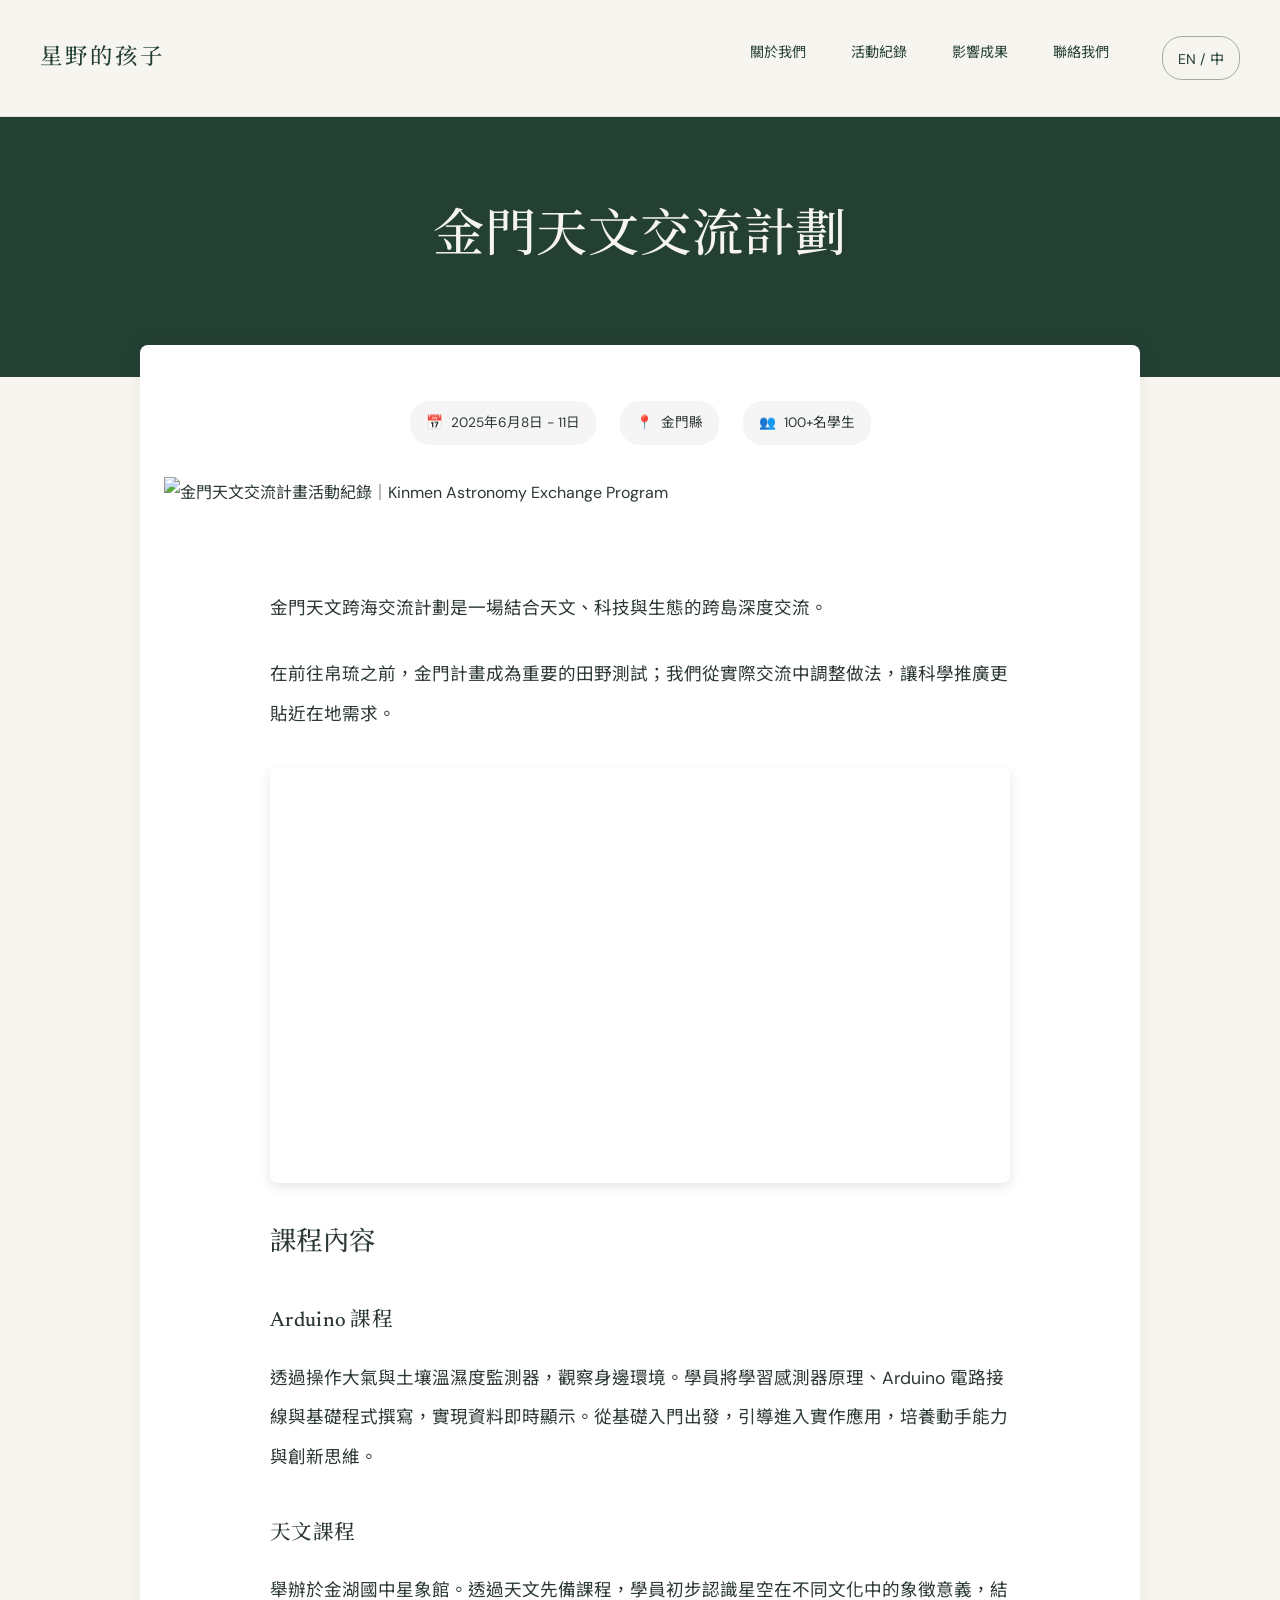
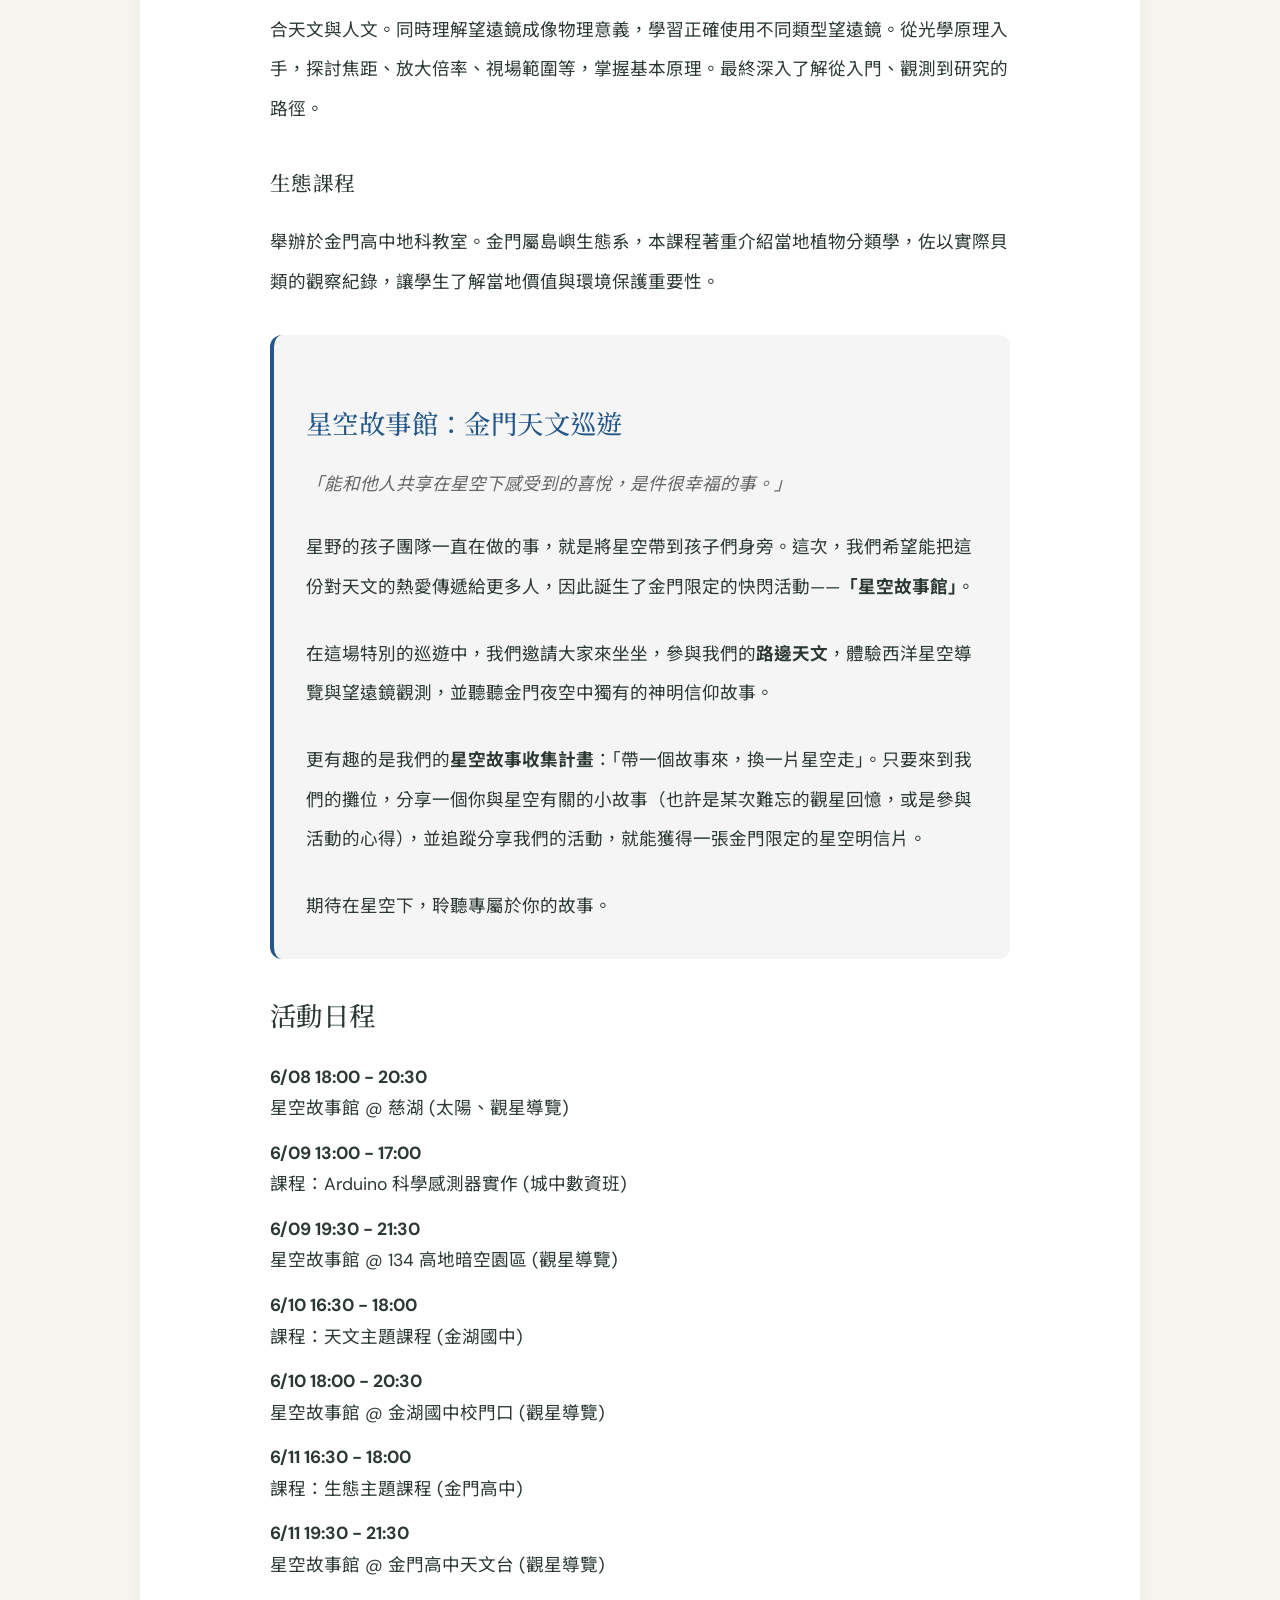
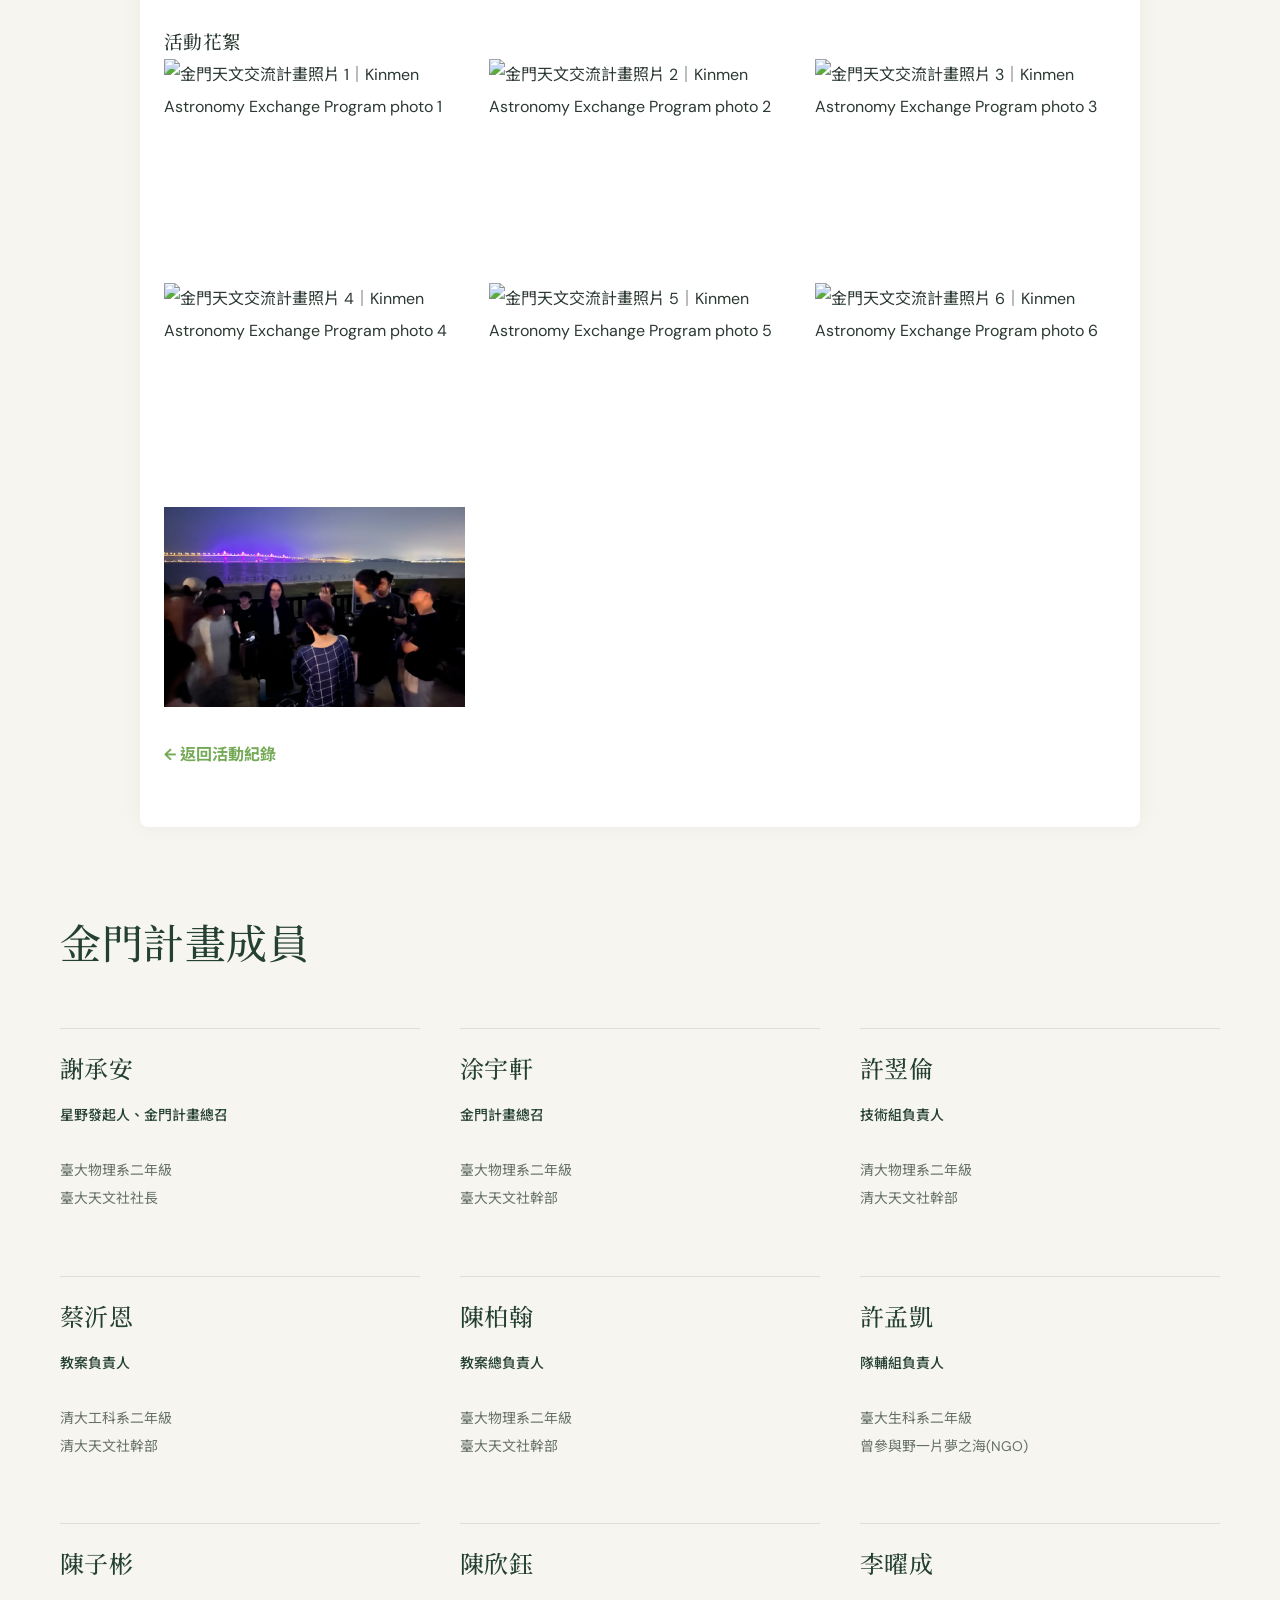
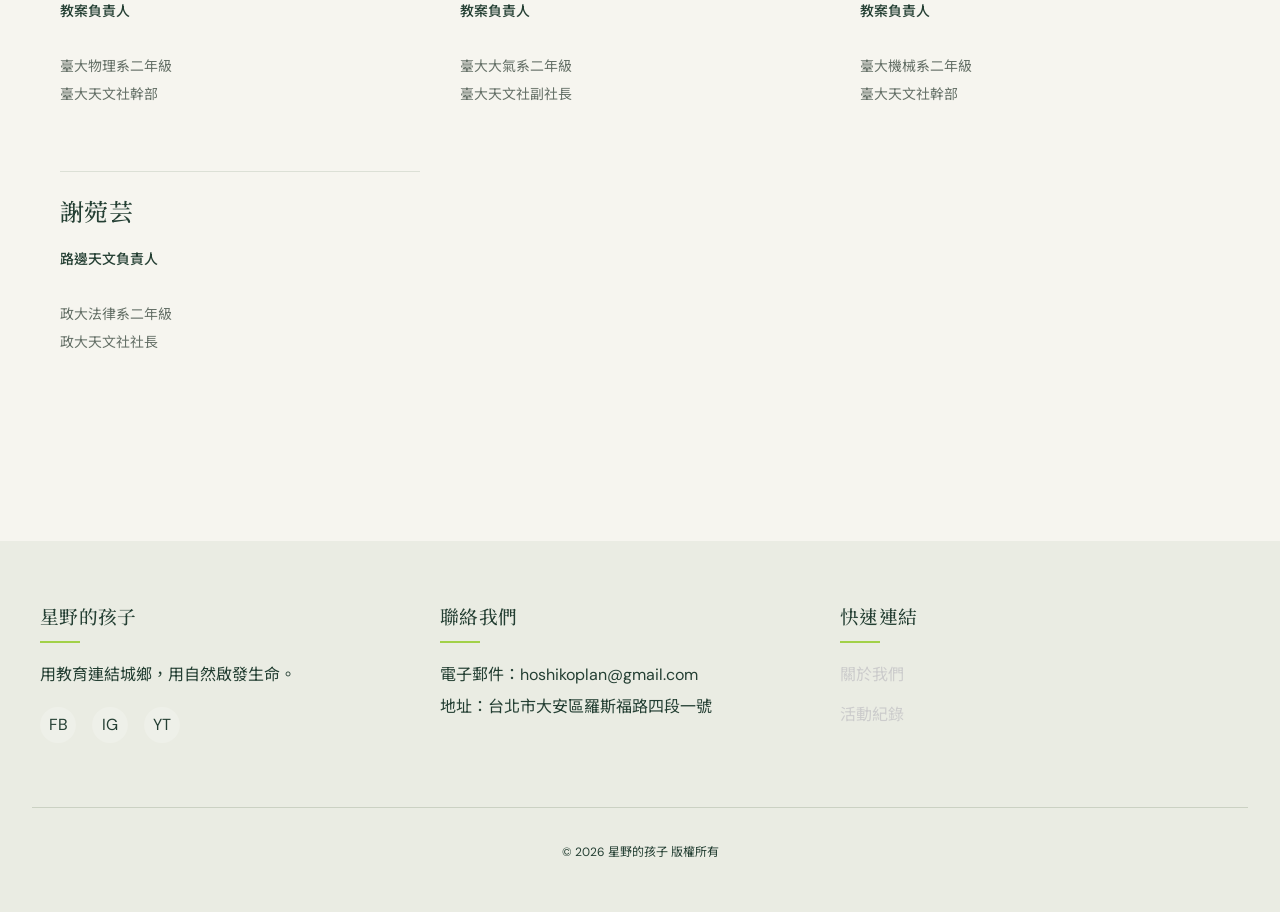
==== activity-kinmen.html @ dc6cd5de "0920 update for style and palau" ====
<!DOCTYPE html>
<html lang="zh-Hant-TW">

<head>
    <meta charset="UTF-8">
    <meta name="viewport" content="width=device-width, initial-scale=1.0">
    <title>金門天文交流計劃｜星野的孩子 Hoshiko</title>
    <meta name="description"
        content="回顧星野的孩子 2025 年金門天文交流計畫：結合天文、科技與生態，並在前往帛琉前透過田野實作，持續調整貼近在地需求的科學推廣。">
    <link rel="icon" href="images/hoshiko.ico">
    <style>
        /* 基本樣式設置 */
        :root {
            --primary-color: #3f8914b9;
            --secondary-color: #a2d148;
            --accent-color: #235789;
            --text-color: #333;
            --light-bg: #f5f5f5;
        }

        * {
            margin: 0;
            padding: 0;
            box-sizing: border-box;
            font-family: "微軟正黑體", "Noto Sans TC", sans-serif;
        }

        body {
            color: var(--text-color);
            line-height: 1.6;
        }

        a {
            text-decoration: none;
            color: var(--accent-color);
        }

        /* 頁首樣式 */
        header {
            background-color: var(--primary-color);
            color: white;
            padding: 1rem;
            position: sticky;
            top: 0;
            z-index: 100;
        }

        nav {
            display: flex;
            justify-content: space-between;
            align-items: center;
            max-width: 1200px;
            margin: 0 auto;
        }

        .logo a { color: white; }

        .logo {
            font-size: 1.5rem;
            font-weight: bold;
        }

        .nav-links {
            display: flex;
            list-style: none;
        }

        .nav-links li {
            margin-left: 1.5rem;
        }

        .nav-links a {
            color: white;
            font-weight: 500;
            padding: 0.5rem;
            transition: all 0.3s ease;
        }

        .nav-links a:hover {
            background-color: rgba(255, 255, 255, 0.2);
            border-radius: 4px;
        }

        /* 頁尾樣式 */
        footer {
            background-color: #333;
            color: white;
            padding: 3rem 2rem;
            margin-top: 4rem;
        }

        .footer-content {
            max-width: 1200px;
            margin: 0 auto;
            display: flex;
            flex-wrap: wrap;
            justify-content: space-between;
        }

        .footer-column {
            flex: 1;
            min-width: 250px;
            margin-bottom: 2rem;
        }

        .footer-column h3 {
            margin-bottom: 1rem;
            position: relative;
            padding-bottom: 0.5rem;
        }

        .footer-column h3::after {
            content: '';
            position: absolute;
            bottom: 0;
            left: 0;
            width: 40px;
            height: 2px;
            background-color: var(--secondary-color);
        }

        .footer-column ul {
            list-style: none;
        }

        .footer-column li {
            margin-bottom: 0.5rem;
        }

        .footer-column a {
            color: #ccc;
            transition: color 0.3s ease;
        }

        .footer-column a:hover {
            color: white;
        }

        .social-links {
            display: flex;
            gap: 1rem;
            margin-top: 1rem;
        }

        .social-links a {
            display: inline-block;
            width: 36px;
            height: 36px;
            background-color: rgba(255, 255, 255, 0.2);
            border-radius: 50%;
            display: flex;
            align-items: center;
            justify-content: center;
            transition: background-color 0.3s ease;
        }

        .social-links a:hover {
            background-color: var(--secondary-color);
        }

        .copyright {
            text-align: center;
            padding-top: 2rem;
            margin-top: 2rem;
            border-top: 1px solid rgba(255, 255, 255, 0.1);
        }

        /* Language Toggle utilities */
        .lang-en {
            display: none;
        }

        body.english-mode .lang-zh {
            display: none;
        }

        body.english-mode .lang-en {
            display: inline-block;
        }

        /* Toggle Button Style */
        .lang-toggle {
            background: transparent;
            border: 1px solid white;
            color: white;
            padding: 0.2rem 0.8rem;
            border-radius: 20px;
            cursor: pointer;
            font-size: 0.9rem;
            transition: all 0.3s ease;
            margin-left: 1rem;
            font-family: inherit;
        }

        .lang-toggle:hover {
            background: rgba(255, 255, 255, 0.2);
        }

        /* Activity Detail Page Styles */
        .activity-header {
            background-color: var(--primary-color);
            color: white;
            padding: 4rem 2rem;
            text-align: center;
        }

        .activity-header h1 {
            font-size: 2.5rem;
            margin-bottom: 1rem;
        }

        .activity-container {
            max-width: 1000px;
            margin: 0 auto;
            padding: 2rem;
            background-color: white;
            box-shadow: 0 0 20px rgba(0, 0, 0, 0.05);
            margin-top: -2rem;
            border-radius: 8px;
            position: relative;
        }

        .activity-info {
            display: flex;
            justify-content: center;
            gap: 2rem;
            margin-bottom: 2rem;
            flex-wrap: wrap;
        }

        .info-item {
            display: flex;
            align-items: center;
            gap: 0.5rem;
            background: var(--light-bg);
            padding: 0.5rem 1rem;
            border-radius: 20px;
        }

        .main-image {
            width: 100%;
            height: auto;
            max-height: 500px;
            object-fit: cover;
            border-radius: 8px;
            margin-bottom: 2rem;
        }

        .activity-content {
            line-height: 1.8;
            font-size: 1.1rem;
            margin-bottom: 3rem;
        }

        .activity-content p {
            margin-bottom: 1.5rem;
        }

        .activity-content ul {
            margin-bottom: 1.5rem;
            padding-left: 1.5em;
        }

        .activity-content li {
            margin-bottom: 0.5rem;
        }

        .gallery {
            display: grid;
            grid-template-columns: repeat(auto-fill, minmax(250px, 1fr));
            gap: 1.5rem;
        }

        .gallery img {
            width: 100%;
            height: 200px;
            object-fit: cover;
            border-radius: 8px;
            transition: transform 0.3s ease;
        }

        .gallery img:hover {
            transform: scale(1.05);
        }

        .back-btn {
            display: inline-block;
            margin-top: 2rem;
            color: var(--primary-color);
            font-weight: bold;
        }

        .back-btn:hover {
            text-decoration: underline;
        }

        /* 漢堡選單按鈕 */
        .menu-toggle {
            display: none;
            flex-direction: column;
            justify-content: space-between;
            width: 30px;
            height: 20px;
            cursor: pointer;
            background: transparent;
            border: 0;
            padding: 0;
        }

        .menu-toggle span {
            height: 3px;
            width: 100%;
            background-color: white;
            border-radius: 3px;
            transition: all 0.3s ease;
        }

        @media (max-width: 768px) {
            .menu-toggle {
                display: flex;
            }

            .nav-links {
                position: fixed;
                top: 70px;
                left: 0;
                width: 100%;
                flex-direction: column;
                background-color: var(--primary-color);
                align-items: center;
                height: 0;
                overflow: hidden;
                transition: height 0.3s ease;
                z-index: 999;
            }

            .nav-links.active {
                height: auto;
                max-height: calc(100vh - 70px);
                overflow-y: auto;
                padding: 1rem 0;
            }

            .nav-links li {
                margin: 1rem 0;
            }

            body.menu-open {
                overflow: hidden;
            }

            .menu-toggle.active span:nth-child(1) {
                transform: translateY(8px) rotate(45deg);
            }

            .menu-toggle.active span:nth-child(2) {
                opacity: 0;
            }

            .menu-toggle.active span:nth-child(3) {
                transform: translateY(-8px) rotate(-45deg);
            }
        }
    </style>
<link rel="preconnect" href="https://fonts.googleapis.com">
<link rel="preconnect" href="https://fonts.gstatic.com" crossorigin>
<link href="https://fonts.googleapis.com/css2?family=DM+Sans:wght@400;500;600;700&amp;family=Newsreader:opsz,wght@6..72,400;6..72,500&amp;family=Noto+Sans+TC:wght@400;500;600&amp;family=Noto+Serif+TC:wght@400;500;600&amp;display=swap" rel="stylesheet">
<link rel="stylesheet" href="styles.css?v=20260920-4">
</head>

<body>
    <!-- 頁首區域 -->
    <header>
        <nav>
            <div class="logo"><a href="index.html#"><span class="lang-zh">星野的孩子</span><span class="lang-en">Hoshiko</span></a></div>
            <button class="menu-toggle" type="button" aria-label="Open navigation" aria-expanded="false" aria-controls="site-menu">
                <span></span><span></span><span></span>
            </button>
            <ul class="nav-links" id="site-menu">
                <li><a href="index.html#about"><span class="lang-zh">關於我們</span><span class="lang-en">About</span></a></li>
                <li><a href="index.html#projects"><span class="lang-zh">活動紀錄</span><span class="lang-en">Our Journey</span></a></li>

                <li><a href="index.html#impact"><span class="lang-zh">影響成果</span><span class="lang-en">Impact</span></a></li>
                <li><a href="index.html#contact"><span class="lang-zh">聯絡我們</span><span class="lang-en">Contact</span></a></li>
                <li><button class="lang-toggle" id="langToggle" type="button" aria-label="Switch language">EN / 中</button></li>
            </ul>
        </nav>
    </header>

    <!-- 活動詳情內容 -->
    <section class="activity-header">
        <h1>
            <span class="lang-zh">金門天文交流計劃</span>
            <span class="lang-en">Kinmen Astronomy Exchange Program</span>
        </h1>
    </section>

    <div class="activity-container">
        <div class="activity-info">
            <div class="info-item">
                <span>📅</span>
                <span class="lang-zh">2025年6月8日 - 11日</span>
                <span class="lang-en">June 8 - 11, 2025</span>
            </div>
            <div class="info-item">
                <span>📍</span>
                <span class="lang-zh">金門縣</span>
                <span class="lang-en">Kinmen County</span>
            </div>
            <div class="info-item">
                <span>👥</span>
                <span class="lang-zh">100+名學生</span>
                <span class="lang-en">100+ Students</span>
            </div>
        </div>

        <img src="images/kinmen/IMG_2162.JPG" alt="金門天文交流計畫活動紀錄｜Kinmen Astronomy Exchange Program" class="main-image">


        <div class="activity-content">
            <p>
                <span class="lang-zh">金門天文跨海交流計劃是一場結合天文、科技與生態的跨島深度交流。</span>
                <span class="lang-en">Our Kinmen Project has been realized! This is a deep cross-island exchange
                    combining astronomy, technology, and ecology.</span>
            </p>

            <p>
                <span class="lang-zh">在前往帛琉之前，金門計畫成為重要的田野測試；我們從實際交流中調整做法，讓科學推廣更貼近在地需求。</span>
                <span class="lang-en">Before bringing the project to Palau, Kinmen became an important field test. What we learned there helped us refine science outreach to better fit local needs.</span>
            </p>

            <!-- Video Section -->
            <div class="video-container"
                style="margin: 2rem 0; position: relative; padding-bottom: 56.25%; height: 0; overflow: hidden; border-radius: 8px; box-shadow: 0 4px 12px rgba(0,0,0,0.1);">
                <iframe style="position: absolute; top: 0; left: 0; width: 100%; height: 100%;"
                    src="https://www.youtube.com/embed/v4mphYm0bo8" title="Kinmen Project Video" frameborder="0"
                    allow="accelerometer; autoplay; clipboard-write; encrypted-media; gyroscope; picture-in-picture"
                    allowfullscreen></iframe>
            </div>

            <!-- Curriculum Section -->
            <div class="section-block" style="margin-bottom: 2rem;">
                <h2><span class="lang-zh">課程內容</span><span class="lang-en">Curriculum</span></h2>
                <div class="course-item" style="margin-bottom: 1.5rem;">
                    <h3><span class="lang-zh">Arduino 課程</span><span class="lang-en">Arduino Course</span></h3>
                    <p>
                        <span class="lang-zh">透過操作大氣與土壤溫濕度監測器，觀察身邊環境。學員將學習感測器原理、Arduino
                            電路接線與基礎程式撰寫，實現資料即時顯示。從基礎入門出發，引導進入實作應用，培養動手能力與創新思維。</span>
                        <span class="lang-en">Through operating atmospheric and soil temperature/humidity monitors,
                            students observe their environment. They learn sensor principles, Arduino circuit wiring,
                            and basic coding to realize real-time data display. Starting from basics
                            to practical application, fostering hands-on ability and innovative thinking.</span>
                    </p>
                </div>
                <div class="course-item" style="margin-bottom: 1.5rem;">
                    <h3><span class="lang-zh">天文課程</span><span class="lang-en">Astronomy Course</span></h3>
                    <p>
                        <span
                            class="lang-zh">舉辦於金湖國中星象館。透過天文先備課程，學員初步認識星空在不同文化中的象徵意義，結合天文與人文。同時理解望遠鏡成像物理意義，學習正確使用不同類型望遠鏡。從光學原理入手，探討焦距、放大倍率、視場範圍等，掌握基本原理。最終深入了解從入門、觀測到研究的路徑。</span>
                        <span class="lang-en">Held at Jinhu Junior High Planetarium. Through preparatory
                            courses, students learn the cultural significance of starry skies, combining astronomy and
                            humanities. They understand telescope physics (optics, focal length, magnification) and
                            learn to use different telescopes correctly. The goal is to provide a conceptual foundation
                            for night observations.</span>
                    </p>
                </div>
                <div class="course-item" style="margin-bottom: 1.5rem;">
                    <h3><span class="lang-zh">生態課程</span><span class="lang-en">Ecology Course</span></h3>
                    <p>
                        <span class="lang-zh">舉辦於金門高中地科教室。金門屬島嶼生態系，本課程著重介紹當地植物分類學，佐以實際貝類的觀察紀錄，讓學生了解當地價值與環境保護重要性。</span>
                        <span class="lang-en">Held at Kinmen High School Earth Science classroom. Focusing on Kinmen's
                            island ecosystem and local species. Introduction to local plant taxonomy and observation of
                            local shells.</span>
                    </p>
                </div>
            </div>

            <!-- Starry Story House Section -->
            <div class="story-house-section"
                style="margin: 2rem 0; padding: 2rem; background-color: var(--light-bg); border-radius: 12px; border-left: 4px solid var(--accent-color);">
                <h2 style="color: var(--accent-color); margin-bottom: 1rem;">
                    <span class="lang-zh">星空故事館：金門天文巡遊</span>
                    <span class="lang-en">Starry Story House: Kinmen Astronomy Tour</span>
                </h2>

                <p style="font-style: italic; color: #666; margin-bottom: 1.5rem;">
                    <span class="lang-zh">「能和他人共享在星空下感受到的喜悅，是件很幸福的事。」</span>
                    <span class="lang-en">"Sharing the joy felt under the starry with others is a truly happy
                        thing."</span>
                </p>

                <p>
                    <span
                        class="lang-zh">星野的孩子團隊一直在做的事，就是將星空帶到孩子們身旁。這次，我們希望能把這份對天文的熱愛傳遞給更多人，因此誕生了金門限定的快閃活動——<strong>「星空故事館」</strong>。</span>
                    <span class="lang-en">The Hoshiko team has always been about bringing the starry sky to children.
                        This time, we wanted to pass this passion for astronomy to even more people, giving birth to the
                        Kinmen-exclusive pop-up event — <strong>"Starry Story House"</strong>.</span>
                </p>

                <p>
                    <span
                        class="lang-zh">在這場特別的巡遊中，我們邀請大家來坐坐，參與我們的<strong>路邊天文</strong>，體驗西洋星空導覽與望遠鏡觀測，並聽聽金門夜空中獨有的神明信仰故事。</span>
                    <span class="lang-en">In this special tour, we invite everyone to sit down, join our
                        <strong>Sidewalk Astronomy</strong>, experience western Starry tours and telescope
                        observations, and listen to the unique stories of deity beliefs in Kinmen's night sky.</span>
                </p>

                <p>
                    <span
                        class="lang-zh">更有趣的是我們的<strong>星空故事收集計畫</strong>：「帶一個故事來，換一片星空走」。只要來到我們的攤位，分享一個你與星空有關的小故事（也許是某次難忘的觀星回憶，或是參與活動的心得），並追蹤分享我們的活動，就能獲得一張金門限定的星空明信片。</span>
                    <span class="lang-en">Even more interesting is our <strong>Starry Story Collection
                            Project</strong>: "Bring a story, leave with a starry". Just come to our booth, share a
                        small story about you and the starry sky (perhaps a memorable stargazing memory or thoughts on
                        an event), follow and share our page, and you'll receive a Kinmen-exclusive starry sky
                        postcard.</span>
                </p>

                <p style="margin-bottom: 0;">
                    <span class="lang-zh">期待在星空下，聆聽專屬於你的故事。</span>
                    <span class="lang-en">We look forward to hearing your unique story under the starry sky.</span>
                </p>
            </div>

            <div style="margin-bottom: 2rem;"></div>

            <!-- Schedule Section -->
            <div class="section-block">
                <h2><span class="lang-zh">活動日程</span><span class="lang-en">Schedule</span></h2>
                <ul class="schedule-list" style="list-style: none; padding-left: 0;">
                    <li style="margin-bottom: 0.8rem;">
                        <strong>6/08 18:00 - 20:30</strong> <br>
                        <span class="lang-zh">星空故事館 @ 慈湖 (太陽、觀星導覽)</span>
                        <span class="lang-en">Starry Story House @ Cihu (Sun & Stargazing Tour)</span>
                    </li>
                    <li style="margin-bottom: 0.8rem;">
                        <strong>6/09 13:00 - 17:00</strong> <br>
                        <span class="lang-zh">課程：Arduino 科學感測器實作 (城中數資班)</span>
                        <span class="lang-en">Exploration Camp: Arduino Sensor Implementation (Jincheng JHS)</span>
                    </li>
                    <li style="margin-bottom: 0.8rem;">
                        <strong>6/09 19:30 - 21:30</strong> <br>
                        <span class="lang-zh">星空故事館 @ 134 高地暗空園區 (觀星導覽) </span>
                        <span class="lang-en">Starry Story House @ 134 Highland Dark Sky Park (Stargazing)</span>
                    </li>
                    <li style="margin-bottom: 0.8rem;">
                        <strong>6/10 16:30 - 18:00</strong> <br>
                        <span class="lang-zh">課程：天文主題課程 (金湖國中)</span>
                        <span class="lang-en">Astronomy Theme (Jinhu JHS)</span>
                    </li>
                    <li style="margin-bottom: 0.8rem;">
                        <strong>6/10 18:00 - 20:30</strong> <br>
                        <span class="lang-zh">星空故事館 @ 金湖國中校門口 (觀星導覽)</span>
                        <span class="lang-en">Starry Story House @ Jinhu JHS Gate (Stargazing)</span>
                    </li>
                    <li style="margin-bottom: 0.8rem;">
                        <strong>6/11 16:30 - 18:00</strong> <br>
                        <span class="lang-zh">課程：生態主題課程 (金門高中)</span>
                        <span class="lang-en">Ecology Theme (Kinmen Senior High School)</span>
                    </li>
                    <li style="margin-bottom: 0.8rem;">
                        <strong>6/11 19:30 - 21:30</strong> <br>
                        <span class="lang-zh">星空故事館 @ 金門高中天文台 (觀星導覽)</span>
                        <span class="lang-en">Starry Story House @ Kinmen Senior High School Observatory
                            (Stargazing)</span>
                    </li>
                </ul>
            </div>
        </div>

        <h3><span class="lang-zh">活動花絮</span><span class="lang-en">Gallery</span></h3>
        <div class="gallery">
            <img src="images/kinmen/IMG_2162.JPG" alt="金門天文交流計畫照片 1｜Kinmen Astronomy Exchange Program photo 1" loading="lazy">
            <img src="images/kinmen/DSC05667.jpg" alt="金門天文交流計畫照片 2｜Kinmen Astronomy Exchange Program photo 2" loading="lazy">
            <img src="images/kinmen/DSC05845.jpg" alt="金門天文交流計畫照片 3｜Kinmen Astronomy Exchange Program photo 3" loading="lazy">
            <img src="images/kinmen/DSC06031-2.jpg" alt="金門天文交流計畫照片 4｜Kinmen Astronomy Exchange Program photo 4" loading="lazy">
            <img src="images/kinmen/IMG_0323.JPG" alt="金門天文交流計畫照片 5｜Kinmen Astronomy Exchange Program photo 5" loading="lazy">
            <img src="images/kinmen/IMG_0422.JPG" alt="金門天文交流計畫照片 6｜Kinmen Astronomy Exchange Program photo 6" loading="lazy">
            <img src="images/kinmen/IMG_2047.jpg" alt="金門夜間交流合影 / Evening group at a Kinmen outreach event" loading="lazy">
        </div>

        <a href="index.html#projects" class="back-btn">
            <span class="lang-zh">← 返回活動紀錄</span>
            <span class="lang-en">← Back to Our Journey</span>
        </a>
    </div>

<section class="team" id="team">
<div class="container">
<div class="section-heading"><h2><span class="lang-zh">金門計畫成員</span><span class="lang-en">Kinmen project team</span></h2></div>
<div class="team-grid">
<article class="team-member">
<h3><span class="lang-zh">謝承安</span><span class="lang-en">Hsieh Cheng-An</span></h3>
<p class="team-role"><span class="lang-zh">星野發起人、金門計畫總召</span><span class="lang-en">Hoshiko Founder, Kinmen Project Coordinator</span></p>
<p><span class="lang-zh">臺大物理系二年級</span><span class="lang-en">NTU Physics Year 2</span><br><span class="lang-zh">臺大天文社社長</span><span class="lang-en">NTU Astronomy Club President</span></p>
</article>
<article class="team-member">
<h3><span class="lang-zh">涂宇軒</span><span class="lang-en">Tu Yu-Hsuan</span></h3>
<p class="team-role"><span class="lang-zh">金門計畫總召</span><span class="lang-en">Kinmen Project Vice Coordinator</span></p>
<p><span class="lang-zh">臺大物理系二年級</span><span class="lang-en">NTU Physics Year 2</span><br><span class="lang-zh">臺大天文社幹部</span><span class="lang-en">NTU Astronomy Club Cadre</span></p>
</article>
<article class="team-member">
<h3><span class="lang-zh">許翌倫</span><span class="lang-en">Hsu Yi-Lun</span></h3>
<p class="team-role"><span class="lang-zh">技術組負責人</span><span class="lang-en">Technology Team Lead</span></p>
<p><span class="lang-zh">清大物理系二年級</span><span class="lang-en">NTHU Physics Year 2</span><br><span class="lang-zh">清大天文社幹部</span><span class="lang-en">NTHU Astronomy Club Cadre</span></p>
</article>
<article class="team-member">
<h3><span class="lang-zh">蔡沂恩</span><span class="lang-en">Tsai Yi-En</span></h3>
<p class="team-role"><span class="lang-zh">教案負責人</span><span class="lang-en">Lesson Plan Lead</span></p>
<p><span class="lang-zh">清大工科系二年級</span><span class="lang-en">NTHU ESS Year 2</span><br><span class="lang-zh">清大天文社幹部</span><span class="lang-en">NTHU Astronomy Club Cadre</span></p>
</article>
<article class="team-member">
<h3><span class="lang-zh">陳柏翰</span><span class="lang-en">Chen Po-Han</span></h3>
<p class="team-role"><span class="lang-zh">教案總負責人</span><span class="lang-en">Head of Lesson Planning</span></p>
<p><span class="lang-zh">臺大物理系二年級</span><span class="lang-en">NTU Physics Year 2</span><br><span class="lang-zh">臺大天文社幹部</span><span class="lang-en">NTU Astronomy Club Cadre</span></p>
</article>
<article class="team-member">
<h3><span class="lang-zh">許孟凱</span><span class="lang-en">Hsu Meng-Kai</span></h3>
<p class="team-role"><span class="lang-zh">隊輔組負責人</span><span class="lang-en">Team Counselor Lead</span></p>
<p><span class="lang-zh">臺大生科系二年級</span><span class="lang-en">NTU Life Sci Year 2</span><br><span class="lang-zh">曾參與野一片夢之海(NGO)</span><span class="lang-en">Former &quot;Dream Ocean&quot; NGO</span></p>
</article>
<article class="team-member">
<h3><span class="lang-zh">陳子彬</span><span class="lang-en">Chen Tzu-Pin</span></h3>
<p class="team-role"><span class="lang-zh">教案負責人</span><span class="lang-en">Lesson Plan Lead</span></p>
<p><span class="lang-zh">臺大物理系二年級</span><span class="lang-en">NTU Physics Year 2</span><br><span class="lang-zh">臺大天文社幹部</span><span class="lang-en">NTU Astronomy Club Cadre</span></p>
</article>
<article class="team-member">
<h3><span class="lang-zh">陳欣鈺</span><span class="lang-en">Chen Hsin-Yu</span></h3>
<p class="team-role"><span class="lang-zh">教案負責人</span><span class="lang-en">Lesson Plan Lead</span></p>
<p><span class="lang-zh">臺大大氣系二年級</span><span class="lang-en">NTU Atmospheric Sci Year 2</span><br><span class="lang-zh">臺大天文社副社長</span><span class="lang-en">NTU Astronomy Club Vice President</span></p>
</article>
<article class="team-member">
<h3><span class="lang-zh">李曜成</span><span class="lang-en">Li Yao-Cheng</span></h3>
<p class="team-role"><span class="lang-zh">教案負責人</span><span class="lang-en">Lesson Plan Lead</span></p>
<p><span class="lang-zh">臺大機械系二年級</span><span class="lang-en">NTU Mech Eng Year 2</span><br><span class="lang-zh">臺大天文社幹部</span><span class="lang-en">NTU Astronomy Club Cadre</span></p>
</article>
<article class="team-member">
<h3><span class="lang-zh">謝菀芸</span><span class="lang-en">Hsieh Wan-Yun</span></h3>
<p class="team-role"><span class="lang-zh">路邊天文負責人</span><span class="lang-en">Sidewalk Astronomy Lead</span></p>
<p><span class="lang-zh">政大法律系二年級</span><span class="lang-en">NCCU Law Year 2</span><br><span class="lang-zh">政大天文社社長</span><span class="lang-en">NCCU Astronomy Club President</span></p>
</article>
</div>
</div>
</section>

    <!-- 頁尾區域 -->
    <footer id="contact">
        <div class="footer-content">
            <div class="footer-column">
                <h3><span class="lang-zh">星野的孩子</span><span class="lang-en">Hoshiko</span></h3>
                <p><span class="lang-zh">用教育連結城鄉，用自然啟發生命。</span><span class="lang-en">Connecting urban and rural areas
                        through education, inspiring life through nature.</span></p>
                <div class="social-links">
                    <a href="https://www.facebook.com/profile.php?id=61575271155514"><span>FB</span></a>
                    <a href="https://www.instagram.com/hoshiko_plan/"><span>IG</span></a>
                    <a href="https://www.youtube.com/@Didymos65803"><span>YT</span></a>
                </div>
            </div>
            <div class="footer-column">
                <h3><span class="lang-zh">聯絡我們</span><span class="lang-en">Contact Us</span></h3>
                <p><span class="lang-zh">電子郵件：</span><span class="lang-en">Email: </span>hoshikoplan@gmail.com</p>
                <p><span class="lang-zh">地址：台北市大安區羅斯福路四段一號</span><span class="lang-en">Address: No. 1, Sec. 4, Roosevelt
                        Rd., Da'an Dist., Taipei City</span></p>
            </div>
            <div class="footer-column">
                <h3><span class="lang-zh">快速連結</span><span class="lang-en">Quick Links</span></h3>
                <ul>
                    <li><a href="index.html#about"><span class="lang-zh">關於我們</span><span class="lang-en">About</span></a></li>
                    <li><a href="index.html#projects"><span class="lang-zh">活動紀錄</span><span class="lang-en">Our Journey</span></a></li>

                </ul>
            </div>
        </div>
        <div class="copyright">
            <p>&copy; 2026 <span class="lang-zh">星野的孩子</span><span class="lang-en">Hoshiko</span> <span
                    class="lang-zh">版權所有</span><span class="lang-en">All Rights Reserved</span></p>
        </div>
    </footer>

    <script>
        // Language Toggle Logic
        const langToggleBtn = document.getElementById('langToggle');

        // Check local storage and initialize
        const savedLang = localStorage.getItem('language');
        if (savedLang === 'en') {
            document.body.classList.add('english-mode');
        }

        langToggleBtn.addEventListener('click', () => {
            document.body.classList.toggle('english-mode');

            if (document.body.classList.contains('english-mode')) {
                localStorage.setItem('language', 'en');
            } else {
                localStorage.setItem('language', 'zh');
            }
        });

        // 漢堡選單控制
        const menuToggle = document.querySelector('.menu-toggle');
        const navLinks = document.querySelector('.nav-links');
        const body = document.body;

        menuToggle.addEventListener('click', () => {
            const expanded = menuToggle.getAttribute('aria-expanded') === 'true';
            menuToggle.classList.toggle('active', !expanded);
            navLinks.classList.toggle('active', !expanded);
            menuToggle.setAttribute('aria-expanded', String(!expanded));
            document.body.classList.toggle('menu-open', !expanded);
        });

        // 確保點擊導航鏈接後關閉菜單
        document.querySelectorAll('.nav-links a').forEach(link => {
            link.addEventListener('click', () => {
                if (window.innerWidth <= 768) {
                    menuToggle.classList.remove('active');
                    navLinks.classList.remove('active');
                    menuToggle.setAttribute('aria-expanded', 'false');
                    document.body.classList.remove('menu-open');
                }
            });
        });
    </script>
</body>

</html>
---- styles.css ----
/* Shared editorial typography and spacious, quiet layouts. */
:root { --green:#356149; --green-deep:#243f33; --green-soft:#edf0e8; --cream:#f6f5ef; --ink:#2c3932; --muted:#657067; --line:#dce0d6; --lime:#e1e9cc; --content:1160px; --body-font:'DM Sans','Noto Sans TC','PingFang TC',sans-serif; --display-font:'Newsreader','Noto Serif TC',serif; }
body {font-family:var(--body-font);font-size:16px;line-height:2;background:var(--cream);color:var(--ink);-webkit-font-smoothing:antialiased}
body * {font-family:inherit}
h1,h2,h3,.brand,.logo {font-family:var(--display-font);font-weight:500!important;letter-spacing:.015em;line-height:1.6}
p {text-wrap:pretty}
a,button,summary { -webkit-tap-highlight-color:transparent }
:focus-visible {outline:2px solid #759264;outline-offset:6px}
[id] {scroll-margin-top:105px}
.site-header,body>header {background:var(--cream);color:var(--green-deep);box-shadow:none;border-bottom:1px solid var(--line)}
.site-nav,body>header nav {min-height:84px}
.site-nav .brand,.logo a {color:var(--green-deep);font-size:1.4rem;letter-spacing:.13em}
.nav-links {gap:1.8rem}
.nav-links li {margin-left:0}
.nav-links a,.lang-toggle,.menu-toggle {color:var(--green-deep);font-size:.88rem;font-weight:400;border-color:#a4b09b}
.lang-toggle {font-family:var(--body-font);padding:.4rem .95rem;min-height:44px}
.menu-toggle {min-height:44px;min-width:44px}
section {padding:90px 0}
.section-heading {margin-bottom:2.8rem}
.section-heading h2 {font-size:clamp(1.8rem,3.2vw,2.65rem);line-height:1.6}
.eyebrow {font-family:var(--body-font);font-size:.7rem;font-weight:500;letter-spacing:.18em;line-height:1.8}
.home .hero {min-height:620px;min-height:min(760px,85svh);text-align:left;background-image:linear-gradient(90deg,rgba(9,23,23,.75),rgba(9,23,23,.12)),url('images/laser-web.jpg');background-position:center 48%;}
.home .hero-inner {width:min(var(--content),calc(100% - 3rem));padding:6rem 0}
.home .hero h1 {margin:0;max-width:850px;font-size:clamp(2.4rem,5vw,4.25rem);font-weight:400;line-height:1.6;letter-spacing:.035em;text-shadow:none}
.home .hero .eyebrow {margin-bottom:1.5rem;color:#e1e9d6}
.home .hero-copy {margin:1.5rem 0 2rem;max-width:580px;font-size:1rem;line-height:2.2}
.button {font-weight:500;border-radius:0;padding:.7rem 1.4rem;font-size:.9rem;box-shadow:none}
.button-light {background:var(--cream);color:var(--green-deep);box-shadow:none}
.home .mission {background:var(--cream)}
.home .mission-content {grid-template-columns:1fr 1fr;gap:7rem}
.home .mission-text h3 {font-size:clamp(1.8rem,3vw,2.6rem);line-height:1.6;margin-bottom:1.5rem}
.home .mission-text p {max-width:420px;line-height:2.25;font-size:1rem}
.mission-image img,.featured-image img {border-radius:0;box-shadow:none}
.home .mission-image img {aspect-ratio:5/4}
.home .mission-image figcaption {font-size:.75rem;margin-top:.8rem}
.home .journey {background:#eaece3}
.home .journey .section-heading {text-align:left;margin-bottom:2.8rem}
.journey-grid {display:grid;grid-template-columns:repeat(3,minmax(0,1fr));gap:2rem}
.journey-card {display:block;min-width:0}
.journey-card img {width:100%;aspect-ratio:4/3;object-fit:cover;transition:filter .2s ease}
.journey-card:hover img {filter:brightness(1.08)}
.card-meta {display:flex;justify-content:space-between;border-bottom:1px solid #cbd1c3;margin-top:1.2rem;padding-bottom:.6rem;font-size:.75rem;letter-spacing:.14em;color:var(--muted)}
.card-meta span {font-size:1.2rem}
.journey-card h3 {font-size:1.7rem;margin:.9rem 0 .4rem;color:var(--green-deep)}
.journey-card p {margin:0;font-size:.9rem;color:var(--muted);line-height:2}
.home .impact {background:var(--green-deep);color:var(--cream)}
.home .impact .section-heading {text-align:left}
.home .impact .section-heading h2,.home .impact .section-heading .eyebrow {color:var(--cream)}
.home .stats-container {grid-template-columns:repeat(3,1fr);gap:2rem}
.home .stat-item {background:none;border:0;border-top:1px solid #697e70;border-radius:0;box-shadow:none;backdrop-filter:none;padding:2rem 0 0;min-height:0}
.home .stat-item .number {font-family:var(--display-font);font-weight:400;font-size:3.5rem;color:#e2e8cf}
.home .stat-title {color:#d0d9cb;font-size:.9rem;font-weight:400;margin-top:1rem}
.home .news {background:var(--cream)}
.home .news .container {display:grid;grid-template-columns:1fr 2fr;gap:3rem}
.home .news-list {width:100%;max-width:none}
.announcement-item,.announcement-item--award {border:0;border-top:1px solid var(--line);border-radius:0;box-shadow:none;background:none;grid-template-columns:105px 1fr;padding:1.5rem 0;margin:0;gap:1rem}
.announcement-item h3 {font-family:var(--body-font);font-size:1rem;font-weight:400;line-height:1.9}
.announcement-date,.text-link {font-size:.8rem;font-weight:500}
.news-archive {border-top:1px solid var(--line);margin-top:1rem}
.news-archive summary {cursor:pointer;padding:1rem 0;font-size:.85rem;color:var(--muted)}
.site-footer,body>footer {background:#eaece3;color:var(--green-deep);padding-top:4rem}
.site-footer h2,.site-footer p,.site-footer a,.site-footer .footer-links a,.site-footer .copyright,body>footer h3,body>footer p,body>footer a {color:var(--green-deep)}
.social-links a {color:var(--green-deep);border-color:#a2af9c}
.copyright {border-top-color:#cbd1c3;font-size:.75rem}
/* Activity pages retain their records, with a consistent reading rhythm. */
.activity-heading,.activity-header {background:var(--green-deep);padding:5rem 1.5rem;color:var(--cream)}
.activity-heading h1,.activity-header h1 {font-size:clamp(2rem,4vw,3.5rem);line-height:1.65;font-family:var(--display-font)}
.activity-heading .subtitle {max-width:680px;line-height:2;margin-top:1.5rem}
.activity-container {max-width:1000px;padding:3.5rem 1.5rem}
.activity-content {max-width:740px;margin:3rem auto}
.activity-content p,.overview-copy p,.reflection p {line-height:2.25;margin-bottom:1.7rem}
.activity-content h2,.activity-content h3 {margin-top:2.5rem;margin-bottom:1.3rem}
.activity-info {gap:1.5rem;line-height:2;font-size:.85rem}
.activity-card {border-radius:0;box-shadow:none;background:transparent;padding:2rem;border-color:var(--line)}
.activity-card h3 {font-size:1.5rem;line-height:1.7}
.activity-card p {line-height:2.1}
.palau-gallery {display:grid;grid-template-columns:1fr 1fr;gap:2.5rem 2rem}
.palau-gallery figure {margin:0;min-width:0}
.palau-gallery img {width:100%;aspect-ratio:4/3;object-fit:cover}
.palau-gallery figcaption {font-size:.8rem;color:var(--muted);margin-top:.8rem}
.main-image,.gallery img,.story-house img {border-radius:0;box-shadow:none}
@media(max-width:920px){
 .nav-links {background:var(--cream)!important;box-shadow:0 10px 20px #243f3310!important}
 .home .mission-content {gap:2.5rem}
 .home .news .container {grid-template-columns:1fr;gap:0}
 .journey-grid {gap:1.2rem}
}
@media(max-width:680px){
 section {padding:4rem 0}
 .site-nav,body>header nav {min-height:70px}
 .home .hero {min-height:610px;background-position:56% center}
 .home .hero-inner {width:calc(100% - 3rem);padding:5rem 0}
 .home .hero h1 {font-size:clamp(2rem,7.5vw,2.9rem);line-height:1.65}
 .home .hero-copy {font-size:.9rem;max-width:290px}
 .home .mission-content,.journey-grid {grid-template-columns:1fr}
 .journey-grid {gap:3rem}
 .home .mission-text p {line-height:2.2}
 .home .stats-container {gap:1rem}
 .home .stat-item .number {font-size:2.7rem}
 .home .stat-title {font-size:.75rem}
 .announcement-item {grid-template-columns:1fr;gap:.4rem}
 .section-heading {margin-bottom:2rem}
 .activity-heading,.activity-header {padding:3.5rem 1.25rem}
 .palau-gallery {grid-template-columns:1fr;gap:2rem}
 .activity-card {padding:1.5rem}
}
@media(prefers-reduced-motion:reduce){html{scroll-behavior:auto}*,*::before,*::after{transition:none!important;animation:none!important}}
/* Preserve the original dimensional visual language and section order. */
.home .hero {text-align:center;background-image:linear-gradient(rgba(4,15,8,.48),rgba(4,15,8,.65)),url('images/hoshiko.JPG');background-position:center 39%;min-height:660px}
.home .hero h1 {margin-inline:auto;max-width:900px}
.home .hero-copy {margin:1.4rem auto 2rem;max-width:580px}
.home .hero-inner {padding:8rem 0}
.hero-float {font-weight:500;line-height:1.7;border-radius:16px;padding:1rem 1.25rem;box-shadow:0 16px 40px #0003,inset 0 1px 0 #ffffff40}
.hero-float--sky {top:12%}.hero-float--nature {top:14%}.hero-float--hands {bottom:8%}
.button {border-radius:7px;box-shadow:0 7px 22px #0002}
.home .news .container {display:block}
.home .news-list {max-width:1000px}
.announcement-item,.announcement-item--award {background:#ffffffb8;border:1px solid var(--line);border-radius:10px;box-shadow:0 5px 18px #243f3308;padding:1.4rem 1.6rem;margin-bottom:1rem}
.announcement-item--award {border-left:4px solid var(--green)}
.home .mission {background:#fff}
.home .mission-image img {border-radius:12px;box-shadow:0 20px 45px #243f3325}
.home .journey .section-heading {text-align:center}
.carousel-caption h3 {font-size:clamp(1.6rem,3.5vw,2.6rem);line-height:1.6}
.carousel-caption p {line-height:2}
.carousel-pause {position:absolute;bottom:.8rem;right:1rem;z-index:4;min-width:44px;min-height:44px;color:white;background:#182e2499;border:1px solid #ffffff80;border-radius:50%;cursor:pointer}
.home .impact {background:#244b3a;color:#f6f5ef}
.home .impact .section-heading {text-align:center}
.home .impact .section-heading h2 {color:#f6f5ef}
.home .impact .section-heading .eyebrow {color:#cbdcba}
.home .stats-container {grid-template-columns:repeat(3,1fr);gap:1.3rem}
.home .stat-item {padding:2rem;border:1px solid #ffffff26;border-radius:12px;background:#ffffff0d;box-shadow:0 10px 28px #10281d26,inset 0 1px 0 #ffffff12}
.home .stat-item .number {color:#e1edce}
.home .stat-title {color:#edf2e8;font-size:.95rem}
@media(max-width:680px){
 .home .hero {min-height:670px}
 .home .hero-inner {padding:7rem 0}
 .hero-float {padding:.6rem .7rem;font-size:.73rem}
 .hero-float--sky,.hero-float--nature {top:1.5rem}
 .hero-float--hands {bottom:1.5rem}
 .home .stats-container {grid-template-columns:repeat(2,1fr);gap:1rem}
 .home .stat-item {padding:1.4rem}
 .home .stat-title {font-size:.85rem}
 .announcement-item {padding:1.2rem}
}
body>header .menu-toggle span {background:currentColor}
body>header .menu-toggle {border:1px solid #a4b09b;border-radius:5px;padding:.45rem .65rem;background:transparent}

.home .mission-text p {max-width:520px;margin-bottom:1.3rem}
.home .mission-text p:last-child {margin-bottom:0}
.team {background:var(--cream)}
.team-grid {display:grid;grid-template-columns:repeat(3,minmax(0,1fr));gap:2rem 2.5rem}
.team-member {padding:1.5rem 0;border-top:1px solid var(--line)}
.team-member h3,.team-advisor h3 {font-size:1.5rem;margin:0 0 .7rem;color:var(--green-deep)}
.team-member p,.team-advisor p {font-size:.87rem;line-height:2;margin:.4rem 0;color:var(--muted)}
.team-member .team-role {color:var(--green-deep);font-weight:500;min-height:3.5em}
.team-advisor {margin-top:2rem;padding:2rem;border:1px solid var(--line);border-radius:10px;background:var(--green-soft)}
@media(max-width:920px){.team-grid{grid-template-columns:repeat(2,minmax(0,1fr))}}
@media(max-width:580px){.team-grid{grid-template-columns:1fr;gap:1rem}.team-member .team-role{min-height:0}}

.team > .container {width:min(1160px,calc(100% - 3rem));margin-inline:auto}
.team .section-heading h2 {color:var(--green-deep)}
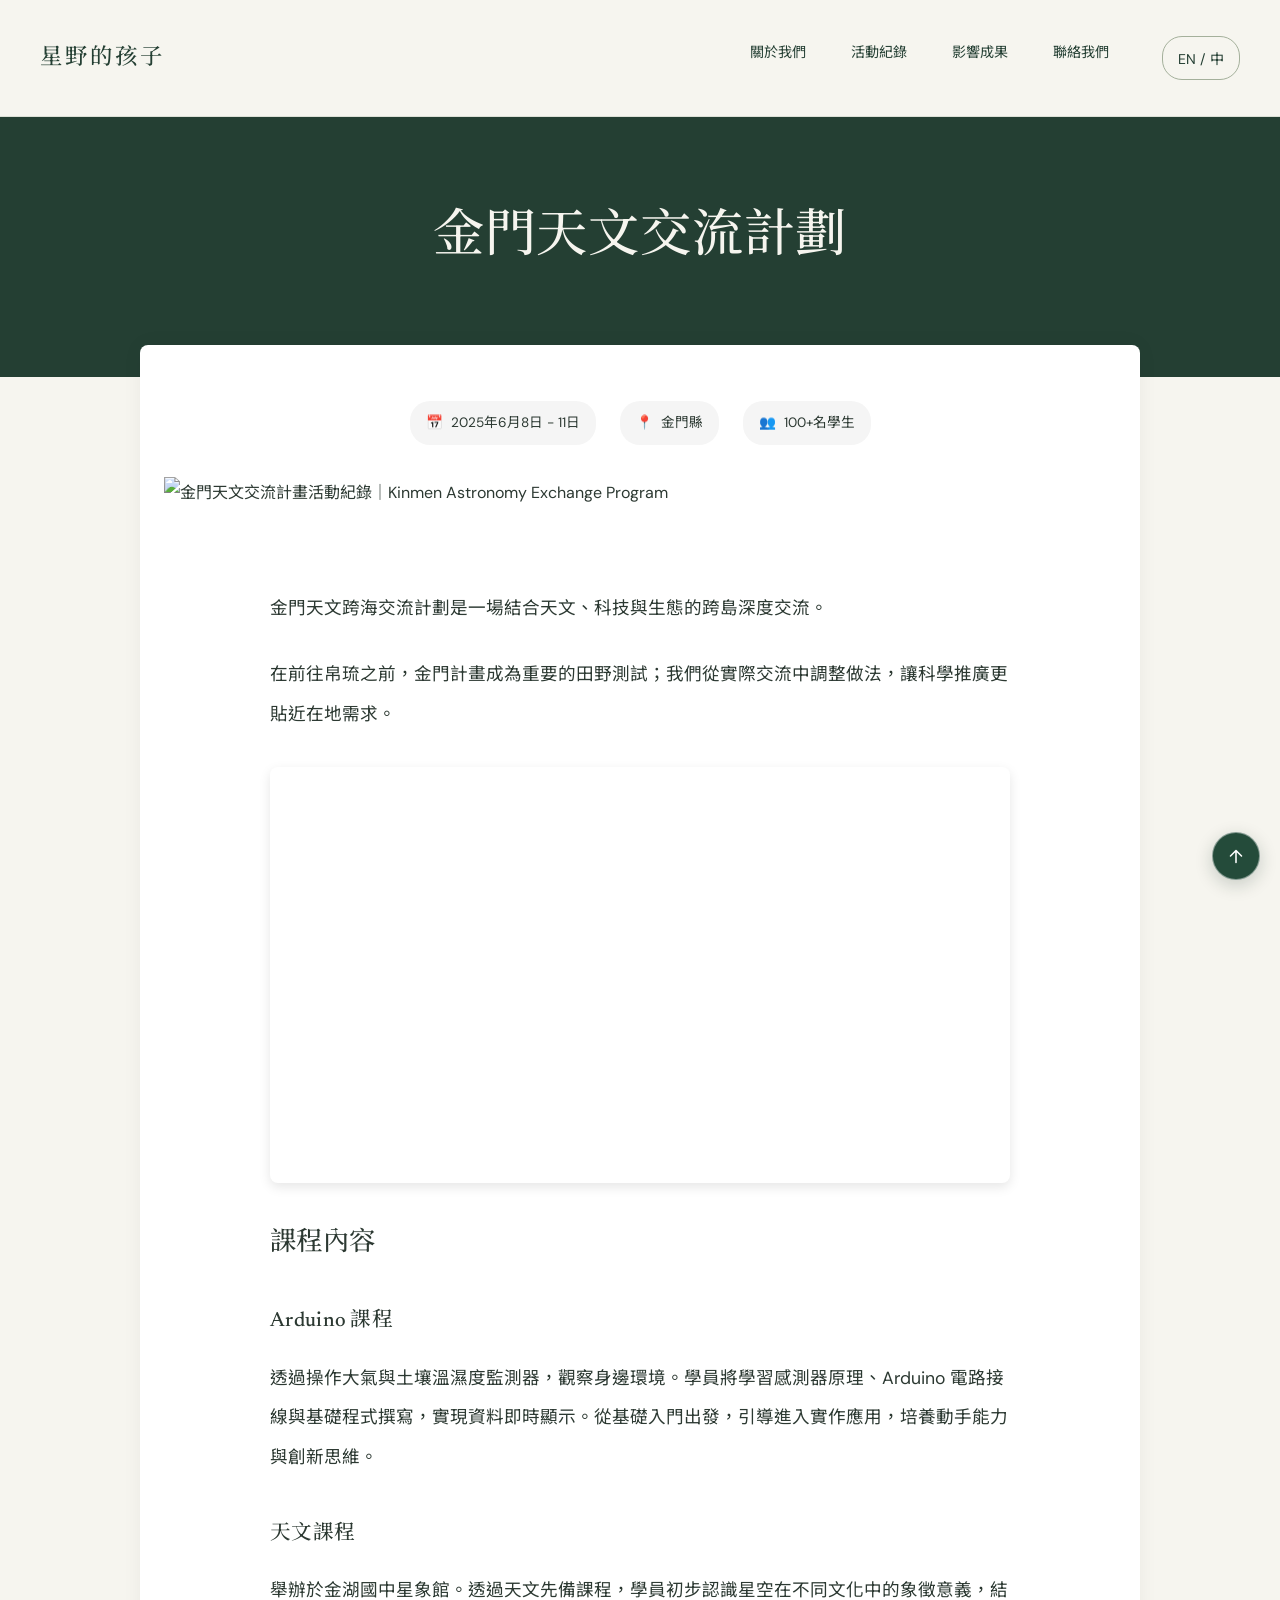
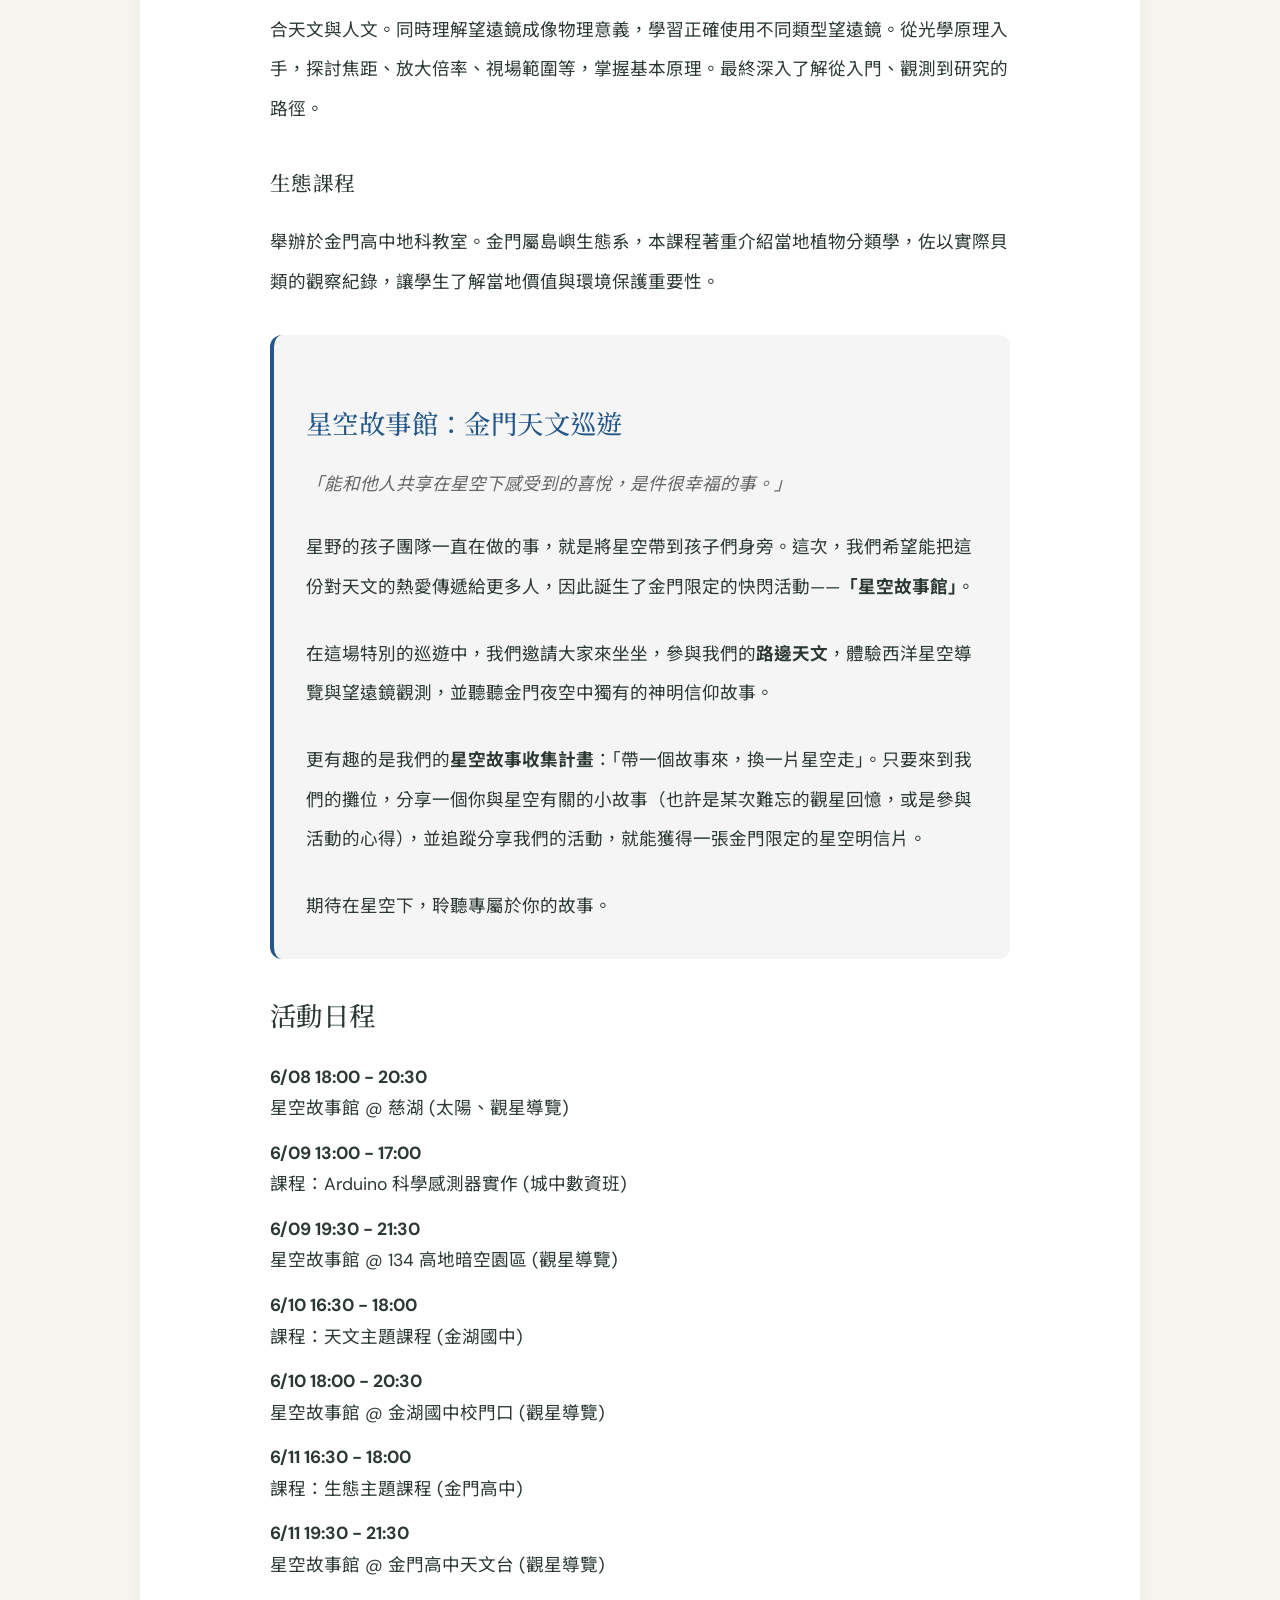
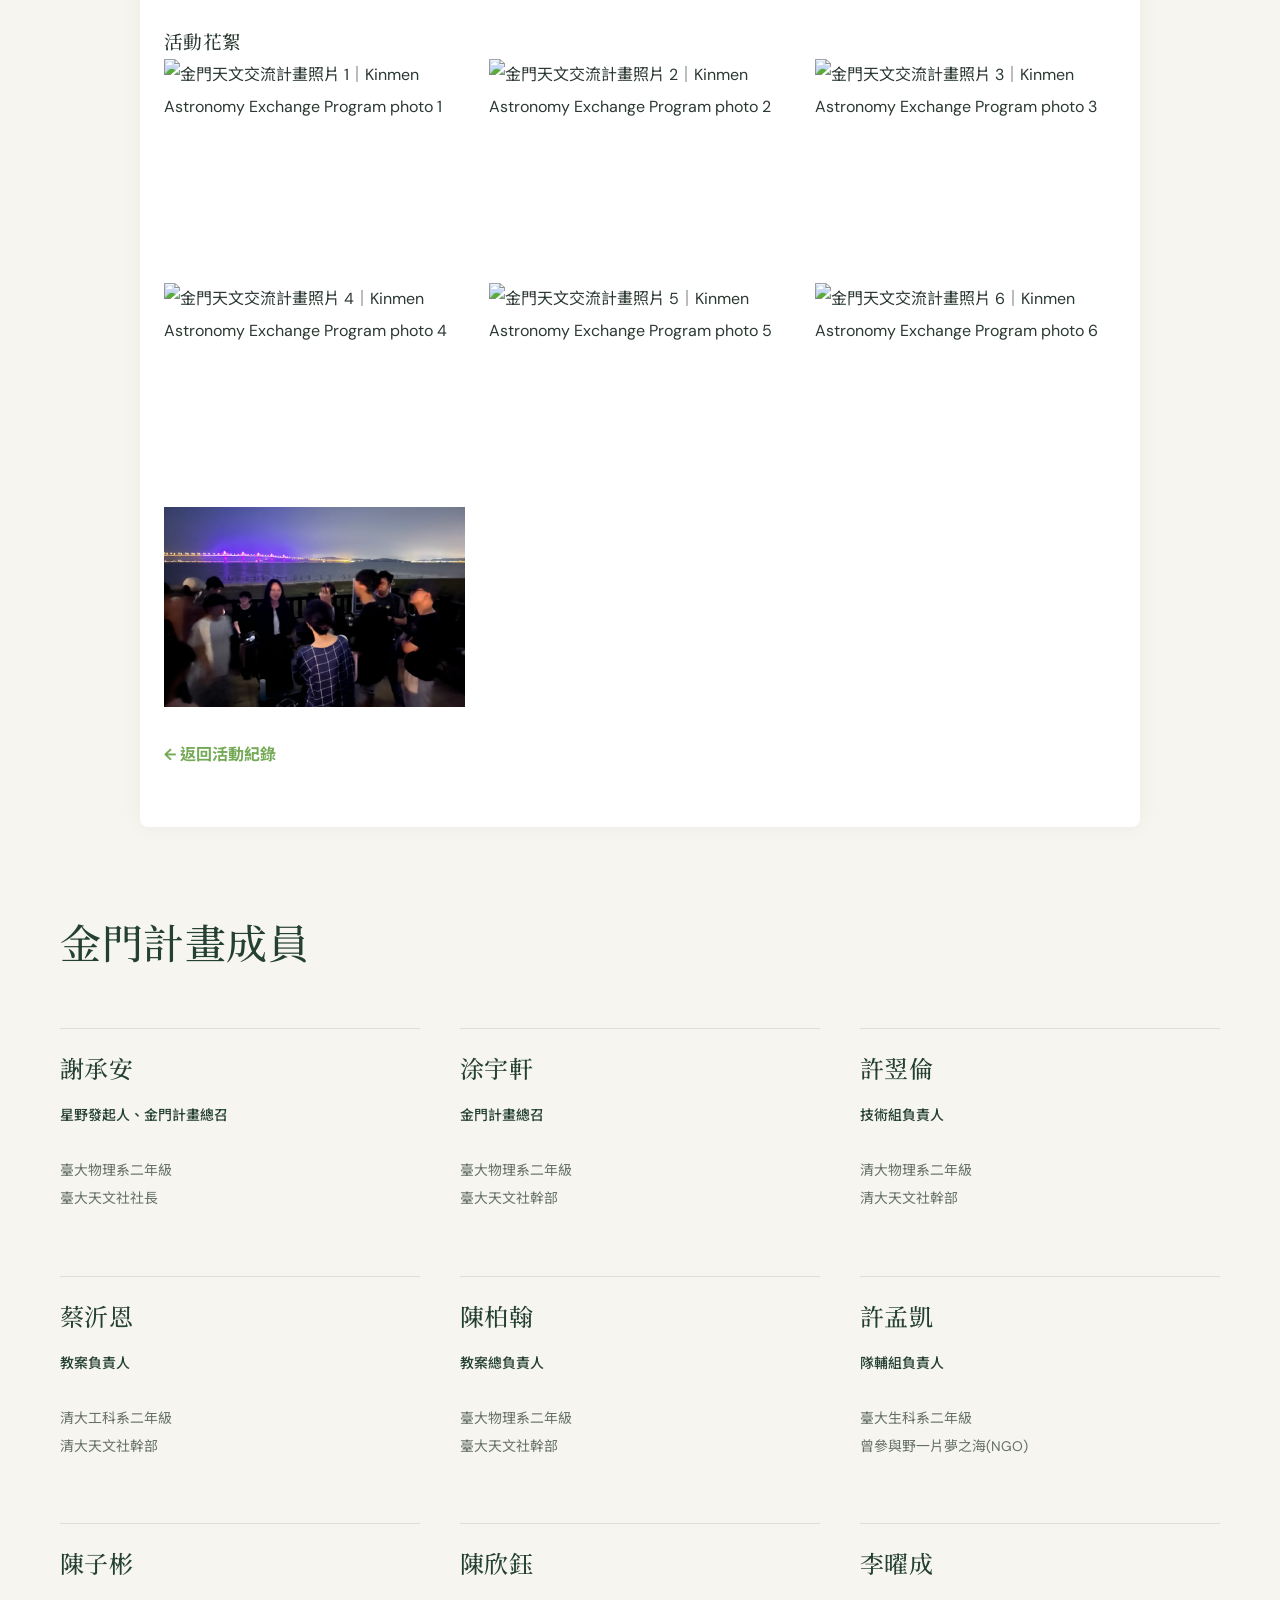
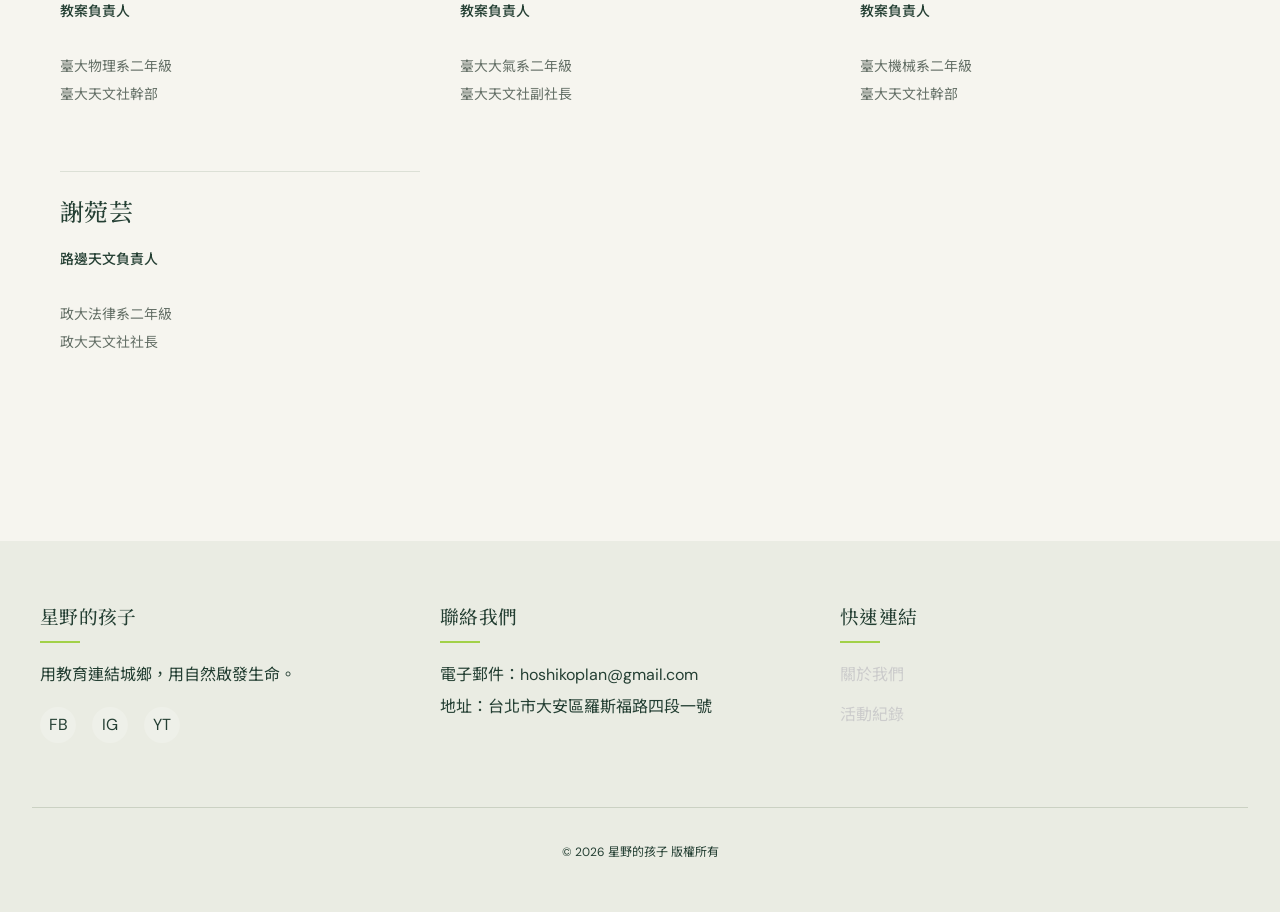
==== commit cdf22130: "add top buttom and delete bubble of heropage" ====
--- a/activity-kinmen.html
+++ b/activity-kinmen.html
@@ -365,10 +365,10 @@
 <link rel="preconnect" href="https://fonts.googleapis.com">
 <link rel="preconnect" href="https://fonts.gstatic.com" crossorigin>
 <link href="https://fonts.googleapis.com/css2?family=DM+Sans:wght@400;500;600;700&amp;family=Newsreader:opsz,wght@6..72,400;6..72,500&amp;family=Noto+Sans+TC:wght@400;500;600&amp;family=Noto+Serif+TC:wght@400;500;600&amp;display=swap" rel="stylesheet">
-<link rel="stylesheet" href="styles.css?v=20260920-4">
+<link rel="stylesheet" href="styles.css?v=20260920-5">
 </head>
 
-<body>
+<body id="page-top">
     <!-- 頁首區域 -->
     <header>
         <nav>
@@ -721,6 +721,10 @@
             });
         });
     </script>
+    <a class="back-to-top" href="#page-top">
+        <svg viewBox="0 0 24 24" width="22" height="22" fill="none" stroke="currentColor" stroke-width="1.7" stroke-linecap="round" stroke-linejoin="round" aria-hidden="true"><path d="m6 12 6-6 6 6M12 6v13"/></svg>
+        <span class="sr-only"><span class="lang-zh">回到頂端</span><span class="lang-en">Back to top</span></span>
+    </a>
 </body>
 
 </html>
--- a/styles.css
+++ b/styles.css
@@ -159,3 +159,10 @@
 
 .team > .container {width:min(1160px,calc(100% - 3rem));margin-inline:auto}
 .team .section-heading h2 {color:var(--green-deep)}
+
+/* Always available, keyboard-accessible return to the beginning of each page. */
+.back-to-top {position:fixed;right:max(1.25rem,env(safe-area-inset-right));bottom:calc(1.25rem + env(safe-area-inset-bottom));z-index:110;display:grid;place-items:center;width:48px;height:48px;border:1px solid #ffffff70;border-radius:50%;background:#244b3a;color:#fff;box-shadow:0 5px 18px #10281d33;transition:background-color .2s,transform .2s}
+.back-to-top:hover {background:#356149;transform:translateY(-3px)}
+.back-to-top:focus-visible {outline:3px solid #93ac7c;outline-offset:4px}
+.sr-only {position:absolute;width:1px;height:1px;padding:0;margin:-1px;overflow:hidden;clip:rect(0,0,0,0);white-space:nowrap;border:0}
+@media(prefers-reduced-motion:reduce){.back-to-top{transition:none}}
